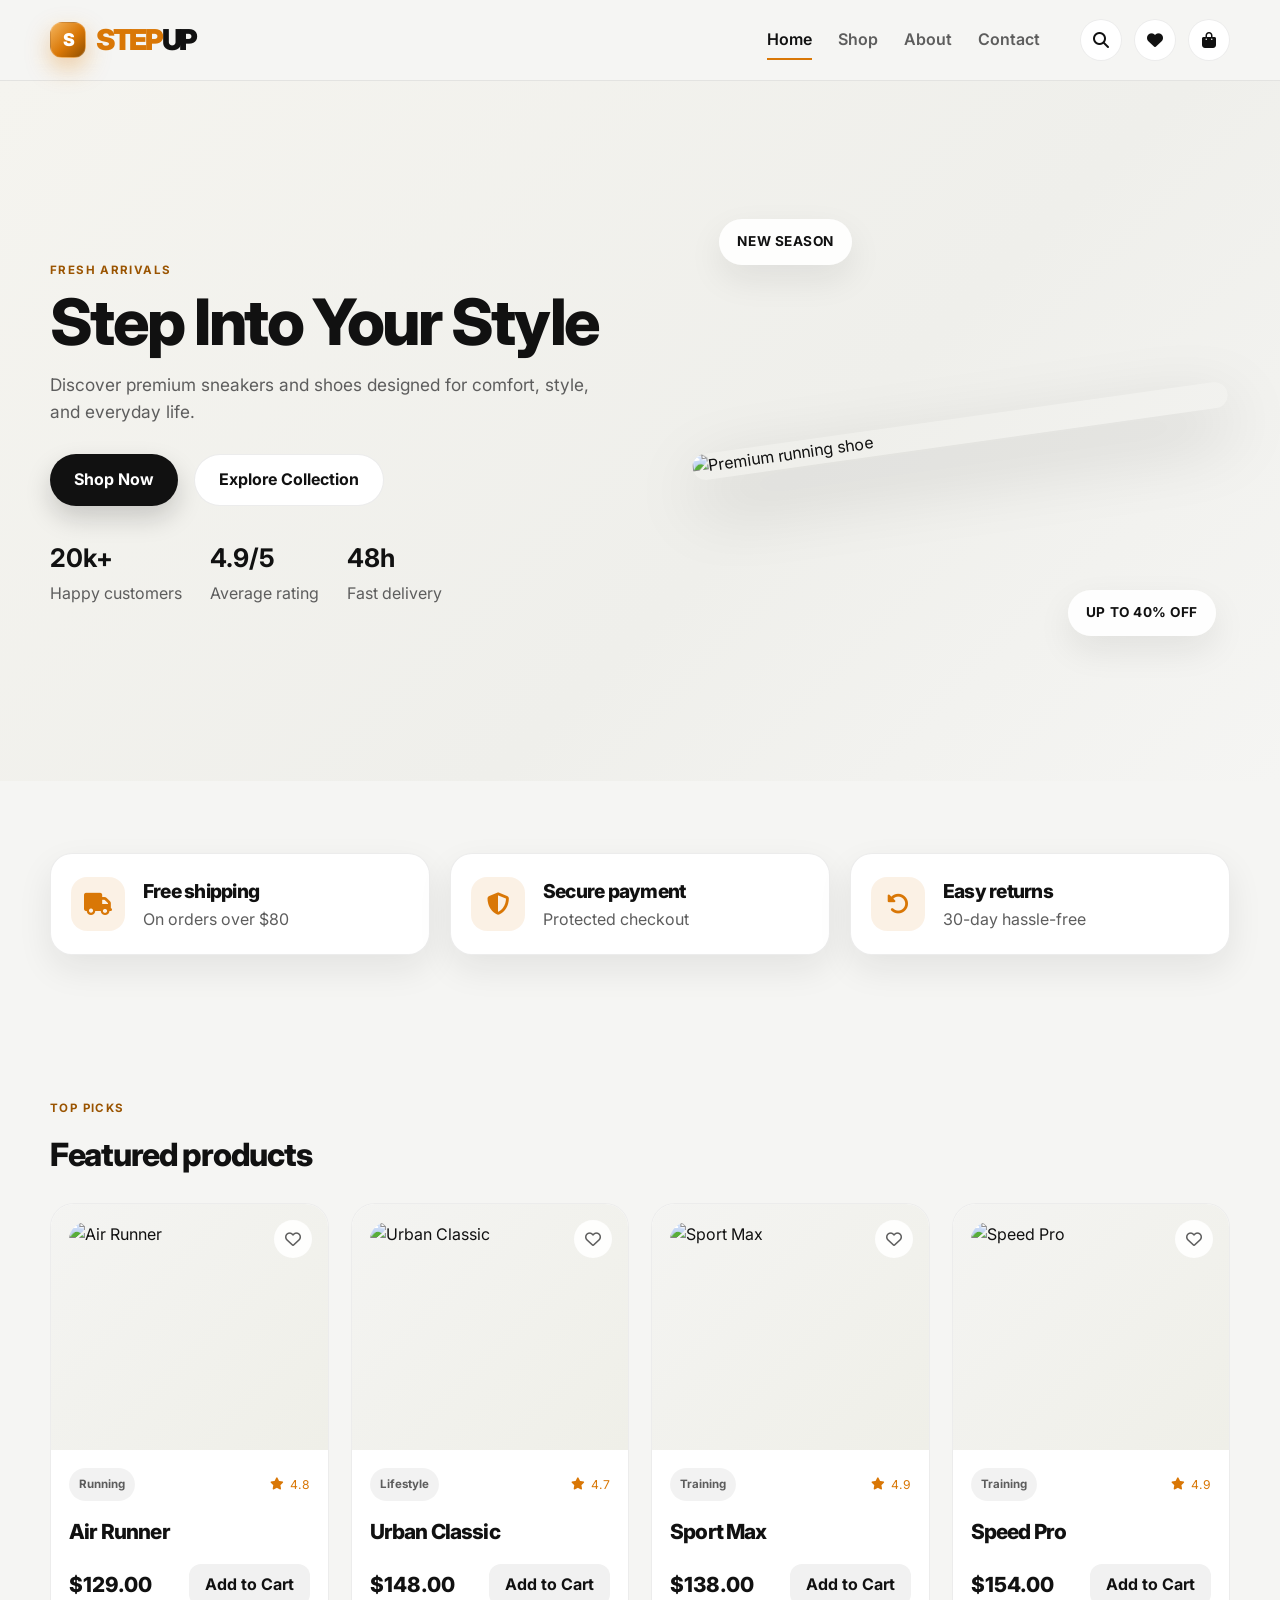
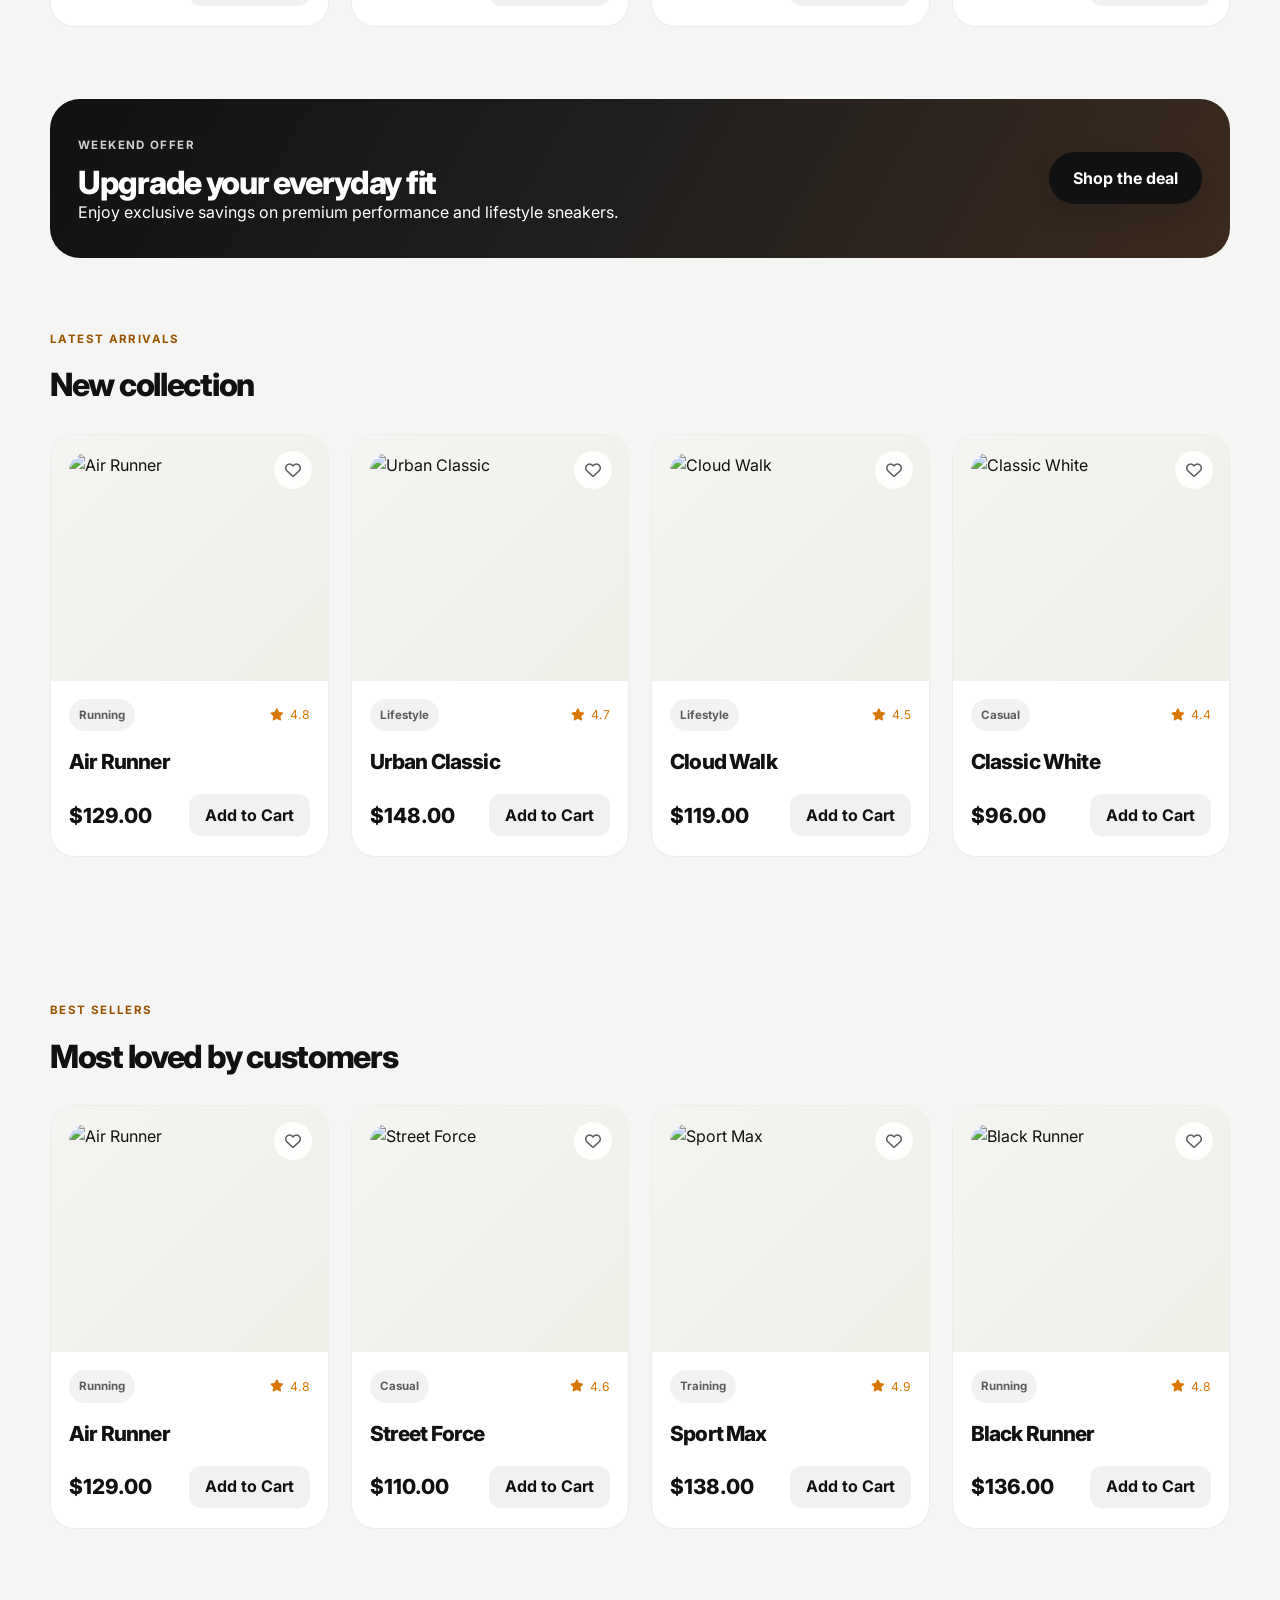
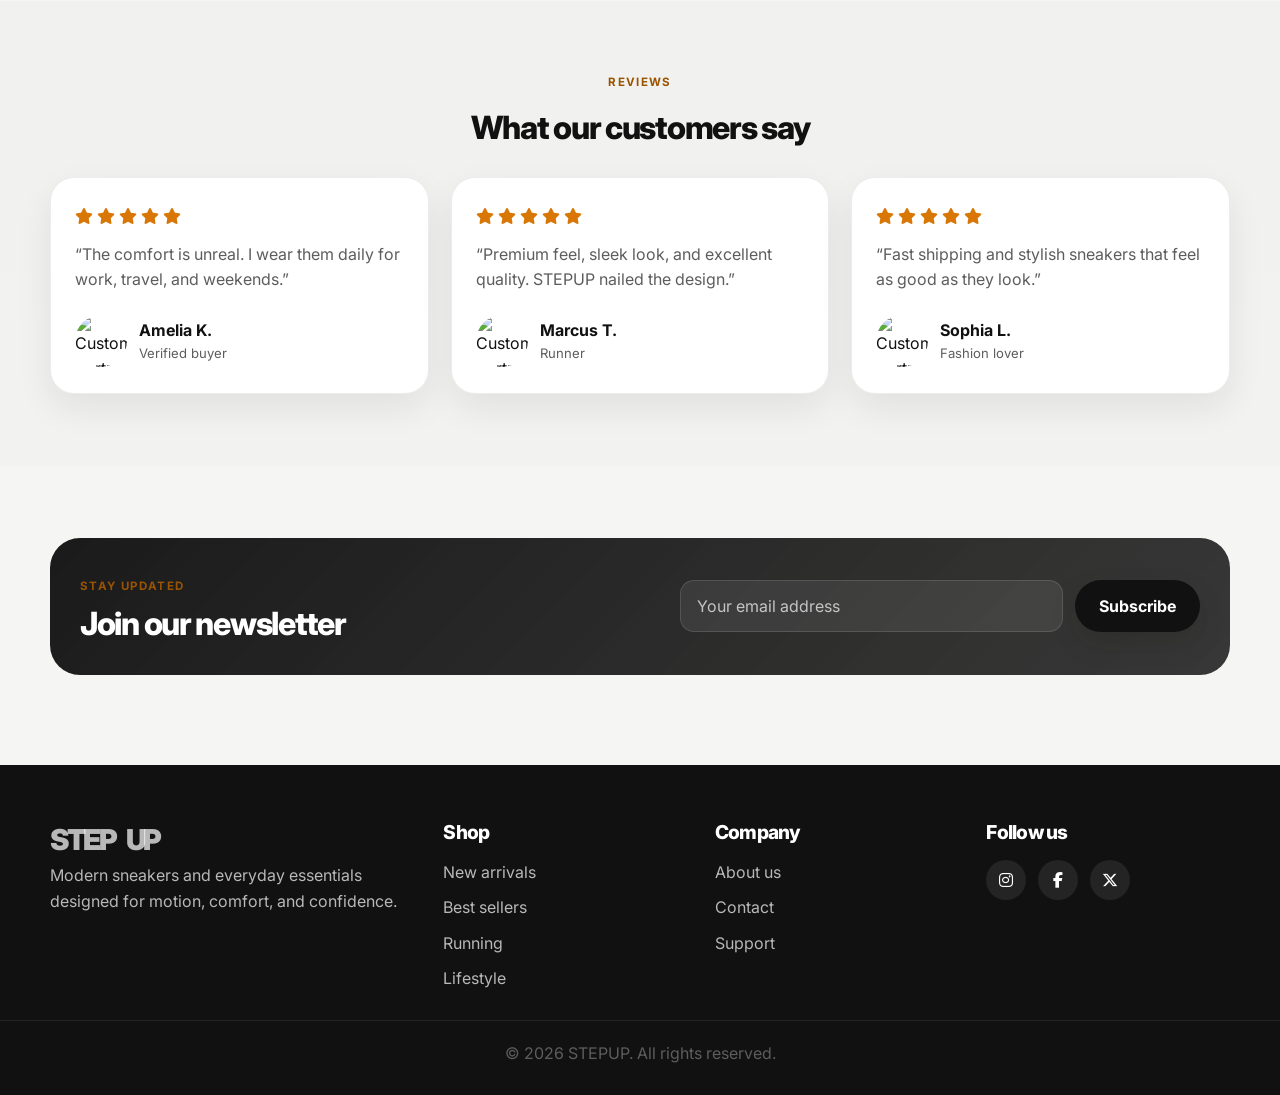
==== index.html @ fab70e32 "make shoes store website" ====
<!DOCTYPE html>
<html lang="en">
  <head>
    <meta charset="UTF-8" />
    <meta name="viewport" content="width=device-width, initial-scale=1.0" />
    <title>STEPUP | Modern Shoes Store</title>
    <meta
      name="description"
      content="STEPUP offers premium sneakers and everyday shoes for style, comfort, and confidence."
    />
    <link rel="preconnect" href="https://fonts.googleapis.com" />
    <link rel="preconnect" href="https://fonts.gstatic.com" crossorigin />
    <link
      href="https://fonts.googleapis.com/css2?family=Inter:wght@400;500;600;700;800;900&family=Playfair+Display:wght@600;700;800&display=swap"
      rel="stylesheet"
    />
    <link
      rel="stylesheet"
      href="https://cdnjs.cloudflare.com/ajax/libs/font-awesome/6.5.2/css/all.min.css"
      crossorigin="anonymous"
      referrerpolicy="no-referrer"
    />
    <link rel="stylesheet" href="css/style.css" />
  </head>
  <body>
    <header class="site-header">
      <nav class="navbar container">
        <a href="index.html" class="logo" aria-label="STEPUP home">
          <span class="logo-mark">S</span>
          <span class="logo-word"><span>STEP</span>UP</span>
        </a>

        <button class="nav-toggle" aria-label="Toggle menu">
          <span></span>
          <span></span>
          <span></span>
        </button>

        <div class="nav-menu">
          <a href="index.html" class="nav-link active">Home</a>
          <a href="shop.html" class="nav-link">Shop</a>
          <a href="about.html" class="nav-link">About</a>
          <a href="contact.html" class="nav-link">Contact</a>

          <div class="nav-icons">
            <a href="shop.html" class="icon-btn" aria-label="Search products">
              <i class="fas fa-search"></i>
            </a>
            <a href="shop.html" class="icon-btn favorite-link" aria-label="Favorites">
              <i class="fas fa-heart"></i>
              <span class="count-badge favorite-count">0</span>
            </a>
            <a href="cart.html" class="icon-btn cart-link" aria-label="Shopping cart">
              <i class="fas fa-shopping-bag"></i>
              <span class="count-badge cart-count">0</span>
            </a>
          </div>
        </div>
      </nav>
    </header>

    <main>
      <section class="hero">
        <div class="container hero-content">
          <div class="hero-text">
            <span class="eyebrow">Fresh arrivals</span>
            <h1>Step Into Your Style</h1>
            <p>
              Discover premium sneakers and shoes designed for comfort, style, and everyday life.
            </p>
            <div class="hero-actions">
              <a href="shop.html" class="btn btn-primary">Shop Now</a>
              <a href="#collection" class="btn btn-secondary">Explore Collection</a>
            </div>
            <div class="hero-stats">
              <div>
                <strong>20k+</strong>
                <span>Happy customers</span>
              </div>
              <div>
                <strong>4.9/5</strong>
                <span>Average rating</span>
              </div>
              <div>
                <strong>48h</strong>
                <span>Fast delivery</span>
              </div>
            </div>
          </div>

          <div class="hero-visual">
            <div class="hero-badge hero-badge-top">New season</div>
            <div class="hero-badge hero-badge-bottom">Up to 40% off</div>
            <img
              src="https://images.unsplash.com/photo-1542291026-7eec264c27ff?auto=format&fit=crop&w=1000&q=80"
              alt="Premium running shoe"
            />
          </div>
        </div>
      </section>

      <section class="features container section-space">
        <div class="feature-card">
          <i class="fas fa-truck"></i>
          <div>
            <h3>Free shipping</h3>
            <p>On orders over $80</p>
          </div>
        </div>
        <div class="feature-card">
          <i class="fas fa-shield-alt"></i>
          <div>
            <h3>Secure payment</h3>
            <p>Protected checkout</p>
          </div>
        </div>
        <div class="feature-card">
          <i class="fas fa-undo-alt"></i>
          <div>
            <h3>Easy returns</h3>
            <p>30-day hassle-free</p>
          </div>
        </div>
      </section>

      <section id="collection" class="container section-space">
        <div class="section-heading">
          <span class="eyebrow">Top picks</span>
          <h2>Featured products</h2>
        </div>
        <div class="product-grid featured-grid" id="home-featured"></div>
      </section>

      <section class="promo-banner container section-space">
        <div class="promo-content">
          <span class="eyebrow alt">Weekend offer</span>
          <h2>Upgrade your everyday fit</h2>
          <p>Enjoy exclusive savings on premium performance and lifestyle sneakers.</p>
        </div>
        <a href="shop.html" class="btn btn-primary">Shop the deal</a>
      </section>

      <section class="container section-space">
        <div class="section-heading">
          <span class="eyebrow">Latest arrivals</span>
          <h2>New collection</h2>
        </div>
        <div class="product-grid new-arrivals-grid" id="home-new-arrivals"></div>
      </section>

      <section class="container section-space">
        <div class="section-heading">
          <span class="eyebrow">Best sellers</span>
          <h2>Most loved by customers</h2>
        </div>
        <div class="product-grid best-sellers-grid" id="home-best-sellers"></div>
      </section>

      <section class="testimonials section-space">
        <div class="container">
          <div class="section-heading center">
            <span class="eyebrow">Reviews</span>
            <h2>What our customers say</h2>
          </div>
          <div class="testimonial-grid">
            <article class="testimonial-card">
              <div class="stars">
                <i class="fas fa-star"></i>
                <i class="fas fa-star"></i>
                <i class="fas fa-star"></i>
                <i class="fas fa-star"></i>
                <i class="fas fa-star"></i>
              </div>
              <p>
                “The comfort is unreal. I wear them daily for work, travel, and weekends.”
              </p>
              <div class="customer">
                <img src="https://images.unsplash.com/photo-1494790108377-be9c29b29330?auto=format&fit=crop&w=300&q=80" alt="Customer portrait" />
                <div>
                  <strong>Amelia K.</strong>
                  <span>Verified buyer</span>
                </div>
              </div>
            </article>
            <article class="testimonial-card">
              <div class="stars">
                <i class="fas fa-star"></i>
                <i class="fas fa-star"></i>
                <i class="fas fa-star"></i>
                <i class="fas fa-star"></i>
                <i class="fas fa-star"></i>
              </div>
              <p>
                “Premium feel, sleek look, and excellent quality. STEPUP nailed the design.”
              </p>
              <div class="customer">
                <img src="https://images.unsplash.com/photo-1500648767791-00dcc994a43e?auto=format&fit=crop&w=300&q=80" alt="Customer portrait" />
                <div>
                  <strong>Marcus T.</strong>
                  <span>Runner</span>
                </div>
              </div>
            </article>
            <article class="testimonial-card">
              <div class="stars">
                <i class="fas fa-star"></i>
                <i class="fas fa-star"></i>
                <i class="fas fa-star"></i>
                <i class="fas fa-star"></i>
                <i class="fas fa-star"></i>
              </div>
              <p>
                “Fast shipping and stylish sneakers that feel as good as they look.”
              </p>
              <div class="customer">
                <img src="https://images.unsplash.com/photo-1487412720507-e7ab37603c6f?auto=format&fit=crop&w=300&q=80" alt="Customer portrait" />
                <div>
                  <strong>Sophia L.</strong>
                  <span>Fashion lover</span>
                </div>
              </div>
            </article>
          </div>
        </div>
      </section>

      <section class="newsletter container section-space">
        <div class="newsletter-content">
          <div>
            <span class="eyebrow">Stay updated</span>
            <h2>Join our newsletter</h2>
          </div>
          <form class="newsletter-form" id="newsletterForm">
            <input type="email" id="newsletterEmail" placeholder="Your email address" required />
            <button type="submit" class="btn btn-primary">Subscribe</button>
          </form>
        </div>
      </section>
    </main>

    <footer class="site-footer">
      <div class="container footer-grid">
        <div>
          <a href="index.html" class="logo footer-logo">
            <span>STEP</span>UP
          </a>
          <p>
            Modern sneakers and everyday essentials designed for motion, comfort, and confidence.
          </p>
        </div>
        <div>
          <h3>Shop</h3>
          <ul>
            <li><a href="shop.html">New arrivals</a></li>
            <li><a href="shop.html">Best sellers</a></li>
            <li><a href="shop.html">Running</a></li>
            <li><a href="shop.html">Lifestyle</a></li>
          </ul>
        </div>
        <div>
          <h3>Company</h3>
          <ul>
            <li><a href="about.html">About us</a></li>
            <li><a href="contact.html">Contact</a></li>
            <li><a href="shop.html">Support</a></li>
          </ul>
        </div>
        <div>
          <h3>Follow us</h3>
          <div class="social-links">
            <a href="#" aria-label="Instagram"><i class="fab fa-instagram"></i></a>
            <a href="#" aria-label="Facebook"><i class="fab fa-facebook-f"></i></a>
            <a href="#" aria-label="X"><i class="fab fa-x-twitter"></i></a>
          </div>
        </div>
      </div>
      <div class="footer-bottom">
        <p>© 2026 STEPUP. All rights reserved.</p>
      </div>
    </footer>

    <script src="js/script.js"></script>
  </body>
</html>
---- css/style.css ----
:root {
  --bg: #f5f5f3;
  --surface: #ffffff;
  --surface-alt: #f0f0ee;
  --text: #111111;
  --text-soft: #5d5d5d;
  --line: rgba(17, 17, 17, 0.08);
  --accent: #d97706;
  --accent-dark: #9a5401;
  --success: #1f8a5d;
  --shadow: 0 14px 35px rgba(20, 20, 20, 0.08);
  --radius: 24px;
  --transition: 0.3s ease;
}

* {
  box-sizing: border-box;
}

html {
  scroll-behavior: smooth;
}

body {
  margin: 0;
  font-family: "Inter", sans-serif;
  background: var(--bg);
  color: var(--text);
  line-height: 1.6;
}

a {
  color: inherit;
  text-decoration: none;
}

img {
  max-width: 100%;
  display: block;
}

button,
input,
select,
textarea {
  font: inherit;
}

button {
  cursor: pointer;
  border: none;
}

.container {
  width: min(1180px, calc(100% - 32px));
  margin: 0 auto;
}

.section-space {
  padding: 72px 0;
}

.eyebrow {
  display: inline-block;
  letter-spacing: 0.12em;
  text-transform: uppercase;
  font-size: 0.72rem;
  font-weight: 700;
  color: var(--accent-dark);
  margin-bottom: 12px;
}

.eyebrow.alt {
  color: rgba(255, 255, 255, 0.8);
}

h1,
h2,
h3,
.logo {
  margin: 0;
  font-weight: 800;
  letter-spacing: -0.04em;
}

h1 {
  font-size: clamp(2.8rem, 5vw, 5rem);
  line-height: 0.96;
}

h2 {
  font-size: clamp(2rem, 2.5vw, 3rem);
  line-height: 1.05;
}

h3 {
  font-size: 1.2rem;
}

p {
  margin: 0;
  color: var(--text-soft);
}

.site-header {
  position: sticky;
  top: 0;
  z-index: 1000;
  backdrop-filter: blur(14px);
  background: rgba(245, 245, 243, 0.8);
  border-bottom: 1px solid var(--line);
}

@keyframes fadeUp {
  from {
    opacity: 0;
    transform: translateY(28px);
  }
  to {
    opacity: 1;
    transform: translateY(0);
  }
}

@keyframes floatImage {
  0%,
  100% {
    transform: rotate(-8deg) translateY(0);
  }
  50% {
    transform: rotate(-6deg) translateY(-12px);
  }
}

@keyframes glowPulse {
  0%,
  100% {
    box-shadow: 0 10px 20px rgba(17, 17, 17, 0.08);
  }
  50% {
    box-shadow: 0 18px 30px rgba(217, 119, 6, 0.18);
  }
}

.reveal {
  opacity: 0;
  transform: translateY(28px);
  transition: opacity 0.7s ease, transform 0.7s ease;
}

.reveal.visible {
  opacity: 1;
  transform: translateY(0);
}

.navbar {
  display: flex;
  align-items: center;
  justify-content: space-between;
  min-height: 80px;
  gap: 24px;
}

.logo {
  display: inline-flex;
  align-items: center;
  gap: 10px;
  font-size: 1.8rem;
  letter-spacing: -0.08em;
  color: var(--text);
  font-weight: 900;
}

.logo-mark {
  width: 36px;
  height: 36px;
  display: inline-flex;
  align-items: center;
  justify-content: center;
  border-radius: 12px;
  background: linear-gradient(135deg, #f4b35a, #d97706 55%, #8f4f00);
  color: #fff;
  font-size: 1.1rem;
  box-shadow: 0 10px 24px rgba(217, 119, 6, 0.35);
  border: 1px solid rgba(255, 255, 255, 0.2);
}

.logo-word {
  display: inline-flex;
  align-items: center;
  gap: 0;
}

.logo-word span {
  color: var(--accent);
}

.nav-menu {
  display: flex;
  align-items: center;
  gap: 26px;
}

.nav-link {
  position: relative;
  font-weight: 600;
  color: var(--text-soft);
  transition: color var(--transition);
}

.nav-link:hover,
.nav-link.active {
  color: var(--text);
}

.nav-link::after {
  content: "";
  position: absolute;
  left: 0;
  bottom: -7px;
  width: 100%;
  height: 2px;
  background: var(--accent);
  transform: scaleX(0);
  transform-origin: center;
  transition: transform var(--transition);
}

.nav-link:hover::after,
.nav-link.active::after {
  transform: scaleX(1);
}

.nav-icons {
  display: flex;
  align-items: center;
  gap: 12px;
  margin-left: 14px;
}

.icon-btn {
  position: relative;
  width: 42px;
  height: 42px;
  display: inline-flex;
  align-items: center;
  justify-content: center;
  border-radius: 50%;
  background: var(--surface);
  border: 1px solid var(--line);
  color: var(--text);
  transition: transform var(--transition), box-shadow var(--transition), border-color var(--transition);
}

.icon-btn:hover {
  transform: translateY(-2px);
  box-shadow: var(--shadow);
  border-color: var(--accent);
}

.count-badge {
  position: absolute;
  top: -6px;
  right: -2px;
  min-width: 18px;
  height: 18px;
  display: flex;
  align-items: center;
  justify-content: center;
  border-radius: 50%;
  background: var(--accent);
  color: #fff;
  font-size: 0.7rem;
  font-weight: 700;
  padding: 0 4px;
}

.nav-toggle {
  display: none;
  width: 44px;
  height: 44px;
  padding: 0;
  background: var(--surface);
  border: 1px solid var(--line);
  border-radius: 12px;
  flex-direction: column;
  justify-content: center;
  gap: 5px;
}

.nav-toggle span {
  width: 22px;
  height: 2px;
  border-radius: 999px;
  background: var(--text);
  margin: 0 auto;
}

.hero {
  background: linear-gradient(135deg, #f5f4ef, #efefeb 60%, #f5f5f3);
  overflow: hidden;
}

.hero-content {
  display: grid;
  grid-template-columns: 1.05fr 0.95fr;
  align-items: center;
  gap: 42px;
  min-height: 700px;
}

.hero-text {
  padding: 60px 0;
}

.hero-text p {
  max-width: 560px;
  font-size: 1.08rem;
  margin-top: 18px;
  color: var(--text-soft);
}

.hero-actions {
  display: flex;
  flex-wrap: wrap;
  gap: 16px;
  margin-top: 28px;
}

.btn {
  display: inline-flex;
  align-items: center;
  justify-content: center;
  min-height: 52px;
  padding: 0 24px;
  border-radius: 999px;
  font-weight: 700;
  transition: transform var(--transition), box-shadow var(--transition), background var(--transition);
}

.btn:hover {
  transform: translateY(-2px) scale(1.01);
  animation: glowPulse 2s ease-in-out infinite;
}

.btn-primary {
  background: var(--text);
  color: #fff;
  box-shadow: 0 12px 26px rgba(17, 17, 17, 0.18);
}

.btn-primary:hover {
  background: #000;
}

.btn-secondary {
  background: var(--surface);
  color: var(--text);
  border: 1px solid var(--line);
}

.hero-stats {
  display: flex;
  flex-wrap: wrap;
  gap: 28px;
  margin-top: 32px;
}

.hero-stats div {
  display: flex;
  flex-direction: column;
  gap: 2px;
}

.hero-stats strong {
  font-size: 1.6rem;
}

.hero-stats span {
  color: var(--text-soft);
}

.hero-visual {
  position: relative;
  display: flex;
  justify-content: center;
  align-items: center;
  min-height: 520px;
}

.hero-visual img {
  width: min(540px, 100%);
  object-fit: cover;
  border-radius: 32px;
  box-shadow: 0 25px 70px rgba(17, 17, 17, 0.18);
  transform: rotate(-8deg);
  animation: floatImage 5s ease-in-out infinite;
}

.hero-badge {
  position: absolute;
  padding: 12px 18px;
  border-radius: 999px;
  background: rgba(255, 255, 255, 0.92);
  box-shadow: var(--shadow);
  font-weight: 700;
  font-size: 0.85rem;
  letter-spacing: 0.04em;
  text-transform: uppercase;
}

.hero-badge-top {
  top: 48px;
  left: 30px;
}

.hero-badge-bottom {
  bottom: 55px;
  right: 14px;
}

.features {
  display: grid;
  grid-template-columns: repeat(3, minmax(0, 1fr));
  gap: 20px;
}

.feature-card {
  display: flex;
  align-items: center;
  gap: 18px;
  background: var(--surface);
  border: 1px solid var(--line);
  border-radius: 22px;
  padding: 22px 20px;
  box-shadow: var(--shadow);
  animation: fadeUp 0.7s ease both;
  transition: transform 0.3s ease, box-shadow 0.3s ease;
}

.feature-card:hover,
.testimonial-card:hover,
.info-card:hover,
.product-card:hover,
.contact-card:hover {
  transform: translateY(-6px);
  box-shadow: 0 22px 38px rgba(17, 17, 17, 0.12);
}

.feature-card i {
  width: 54px;
  height: 54px;
  display: inline-flex;
  align-items: center;
  justify-content: center;
  border-radius: 16px;
  background: rgba(217, 119, 6, 0.1);
  color: var(--accent);
  font-size: 1.4rem;
}

.section-heading {
  display: flex;
  flex-direction: column;
  gap: 8px;
  margin-bottom: 32px;
}

.section-heading.center {
  text-align: center;
  align-items: center;
}

.product-grid {
  display: grid;
  grid-template-columns: repeat(4, minmax(0, 1fr));
  gap: 22px;
}

.product-card {
  position: relative;
  background: var(--surface);
  border: 1px solid var(--line);
  border-radius: 24px;
  overflow: hidden;
  transition: transform var(--transition), box-shadow var(--transition), border-color var(--transition), opacity 0.4s ease;
  animation: fadeUp 0.7s ease both;
}

.product-card:hover {
  transform: translateY(-4px);
  box-shadow: var(--shadow);
  border-color: rgba(217, 119, 6, 0.5);
}

.product-image-wrap {
  position: relative;
  background: linear-gradient(135deg, #f4f4f2, #efefe8);
  padding: 18px;
}

.product-card img {
  width: 100%;
  height: 210px;
  object-fit: cover;
  border-radius: 18px;
}

.favorite-btn {
  position: absolute;
  top: 16px;
  right: 16px;
  width: 38px;
  height: 38px;
  border-radius: 50%;
  background: rgba(255, 255, 255, 0.9);
  color: var(--text-soft);
  display: inline-flex;
  align-items: center;
  justify-content: center;
  transition: all var(--transition);
}

.favorite-btn.active {
  background: rgba(217, 119, 6, 0.12);
  color: var(--accent);
}

.product-body {
  padding: 18px 18px 20px;
}

.product-topline {
  display: flex;
  align-items: center;
  justify-content: space-between;
  gap: 12px;
}

.category-tag {
  display: inline-flex;
  align-items: center;
  background: rgba(17, 17, 17, 0.05);
  border-radius: 999px;
  padding: 7px 10px;
  font-size: 0.72rem;
  color: var(--text-soft);
  font-weight: 700;
}

.rating {
  display: inline-flex;
  align-items: center;
  gap: 6px;
  font-size: 0.76rem;
  color: var(--accent);
}

.product-name {
  margin-top: 14px;
  font-size: 1.3rem;
}

.product-footer {
  margin-top: 16px;
  display: flex;
  align-items: center;
  justify-content: space-between;
  gap: 14px;
}

.price {
  font-size: 1.3rem;
  font-weight: 800;
}

.add-cart-btn {
  min-height: 42px;
  border-radius: 12px;
  padding: 0 16px;
  background: rgba(17, 17, 17, 0.06);
  color: var(--text);
  font-weight: 700;
  transition: all var(--transition);
}

.add-cart-btn:hover {
  background: var(--text);
  color: #fff;
}

.promo-banner {
  background: linear-gradient(120deg, #111111, #1e1e1e 45%, #3b2a1e 100%);
  border-radius: 30px;
  padding: 32px 28px;
  display: flex;
  justify-content: space-between;
  align-items: center;
  gap: 24px;
}

.promo-content h2,
.promo-content p {
  color: #fff;
}

.testimonials {
  background: linear-gradient(180deg, rgba(17, 17, 17, 0.02), rgba(17, 17, 17, 0.01));
}

.testimonial-grid {
  display: grid;
  grid-template-columns: repeat(3, minmax(0, 1fr));
  gap: 22px;
}

.testimonial-card {
  background: var(--surface);
  border: 1px solid var(--line);
  border-radius: 24px;
  padding: 26px 24px;
  box-shadow: var(--shadow);
  animation: fadeUp 0.8s ease both;
}

.stars {
  color: var(--accent);
  margin-bottom: 12px;
}

.customer {
  display: flex;
  align-items: center;
  gap: 12px;
  margin-top: 22px;
}

.customer img {
  width: 52px;
  height: 52px;
  border-radius: 50%;
  object-fit: cover;
}

.customer div {
  display: flex;
  flex-direction: column;
}

.customer span {
  color: var(--text-soft);
  font-size: 0.82rem;
}

.newsletter {
  padding-bottom: 90px;
}

.newsletter-content {
  background: linear-gradient(135deg, rgba(17, 17, 17, 0.96), rgba(35, 35, 35, 0.9));
  border-radius: 30px;
  padding: 34px 30px;
  display: flex;
  align-items: center;
  justify-content: space-between;
  gap: 20px;
}

.newsletter-content h2 {
  color: #fff;
}

.newsletter-form {
  display: flex;
  align-items: center;
  gap: 12px;
  width: min(520px, 100%);
}

.newsletter-form input {
  flex: 1;
  min-height: 52px;
  border: 1px solid rgba(255, 255, 255, 0.12);
  border-radius: 14px;
  padding: 0 16px;
  background: rgba(255, 255, 255, 0.08);
  color: #fff;
}

.newsletter-form input::placeholder {
  color: rgba(255, 255, 255, 0.7);
}

.site-footer {
  background: #111111;
  color: rgba(255, 255, 255, 0.8);
  padding-top: 52px;
}

.footer-grid {
  display: grid;
  grid-template-columns: 1.5fr 1fr 1fr 1fr;
  gap: 28px;
}

.footer-grid h3 {
  color: #fff;
  margin-bottom: 12px;
}

.footer-grid ul {
  list-style: none;
  padding: 0;
  margin: 0;
  display: grid;
  gap: 10px;
}

.footer-grid a,
.footer-grid p {
  color: rgba(255, 255, 255, 0.7);
}

.social-links {
  display: flex;
  gap: 12px;
  flex-wrap: wrap;
}

.social-links a {
  width: 40px;
  height: 40px;
  display: inline-flex;
  align-items: center;
  justify-content: center;
  border-radius: 50%;
  background: rgba(255, 255, 255, 0.08);
  color: #fff;
  transition: background var(--transition), transform var(--transition);
}

.social-links a:hover {
  background: rgba(217, 119, 6, 0.18);
  transform: translateY(-2px);
}

.footer-bottom {
  border-top: 1px solid rgba(255, 255, 255, 0.08);
  padding: 20px 0 28px;
  text-align: center;
  margin-top: 28px;
}

.page-banner {
  background: linear-gradient(135deg, #f5f5f3, #ecebe7);
  padding: 100px 0 74px;
}

.cart-banner {
  background: linear-gradient(135deg, #f8f5f1 0%, #f0ece6 48%, #ece7df 100%);
  position: relative;
  overflow: hidden;
}

.cart-banner::before {
  content: "";
  position: absolute;
  width: 420px;
  height: 420px;
  border-radius: 50%;
  background: rgba(217, 119, 6, 0.08);
  right: 8%;
  top: -120px;
}

.banner-text {
  display: flex;
  align-items: center;
  justify-content: center;
  flex-direction: column;
  text-align: center;
  position: relative;
  z-index: 1;
}

.cart-banner .banner-text h1 {
  font-size: clamp(3.4rem, 7vw, 7.5rem);
  letter-spacing: -0.08em;
}

.shop-section {
  display: grid;
  grid-template-columns: 260px minmax(0, 1fr);
  gap: 28px;
  align-items: start;
}

.shop-sidebar {
  position: sticky;
  top: 96px;
}

.filter-panel {
  background: var(--surface);
  border: 1px solid var(--line);
  border-radius: 26px;
  padding: 22px 18px;
  box-shadow: var(--shadow);
}

.filter-panel + .filter-panel {
  margin-top: 22px;
}

.category-list {
  display: flex;
  flex-direction: column;
  gap: 10px;
  margin-top: 18px;
}

.category-btn {
  width: 100%;
  text-align: left;
  padding: 10px 12px;
  border-radius: 12px;
  background: transparent;
  color: var(--text-soft);
  font-weight: 600;
  border: 1px solid transparent;
  transition: all var(--transition);
}

.category-btn.active,
.category-btn:hover {
  background: rgba(17, 17, 17, 0.04);
  border-color: rgba(17, 17, 17, 0.08);
  color: var(--text);
}

.sort-label {
  display: block;
  margin-top: 18px;
  margin-bottom: 8px;
  color: var(--text-soft);
  font-weight: 600;
}

#sortSelect {
  width: 100%;
  min-height: 48px;
  border-radius: 12px;
  border: 1px solid var(--line);
  background: #f8f8f7;
  padding: 0 14px;
}

.shop-toolbar {
  margin-bottom: 22px;
}

.search-box {
  position: relative;
  max-width: 420px;
}

.search-box i {
  position: absolute;
  left: 16px;
  top: 50%;
  transform: translateY(-50%);
  color: var(--text-soft);
}

.search-box input {
  width: 100%;
  min-height: 52px;
  padding: 0 16px 0 44px;
  border: 1px solid var(--line);
  border-radius: 14px;
  background: var(--surface);
}

.about-story {
  display: grid;
  grid-template-columns: 1fr 1fr;
  gap: 28px;
  align-items: center;
}

.story-image img {
  width: 100%;
  height: 520px;
  border-radius: 28px;
  object-fit: cover;
  box-shadow: var(--shadow);
}

.story-content {
  display: flex;
  flex-direction: column;
  gap: 16px;
}

.feature-grid {
  display: grid;
  grid-template-columns: repeat(4, minmax(0, 1fr));
  gap: 22px;
}

.info-card {
  background: var(--surface);
  border: 1px solid var(--line);
  border-radius: 24px;
  padding: 24px 20px;
  box-shadow: var(--shadow);
}

.info-card i {
  display: inline-flex;
  width: 54px;
  height: 54px;
  align-items: center;
  justify-content: center;
  border-radius: 16px;
  background: rgba(217, 119, 6, 0.1);
  color: var(--accent);
  font-size: 1.4rem;
  margin-bottom: 18px;
}

.mission-card {
  background: linear-gradient(135deg, #111111, #232323);
  border-radius: 30px;
  padding: 42px 34px;
  text-align: center;
}

.mission-card h2,
.mission-card p {
  color: #fff;
}

.contact-section {
  display: grid;
  grid-template-columns: 1.2fr 0.8fr;
  gap: 28px;
}

.contact-card {
  background: var(--surface);
  border: 1px solid var(--line);
  border-radius: 28px;
  box-shadow: var(--shadow);
  padding: 28px;
  animation: fadeUp 0.8s ease both;
}

.form-card h2,
.info-card h2 {
  margin-bottom: 20px;
}

.form-row {
  display: grid;
  grid-template-columns: repeat(2, minmax(0, 1fr));
  gap: 16px;
}

.field-group {
  display: flex;
  flex-direction: column;
  gap: 8px;
  margin-bottom: 18px;
}

label {
  font-weight: 600;
  color: var(--text);
}

input,
textarea {
  width: 100%;
  border: 1px solid var(--line);
  border-radius: 14px;
  background: #f9f9f7;
  padding: 14px 16px;
  transition: border-color var(--transition), box-shadow var(--transition);
}

input:focus,
textarea:focus,
select:focus {
  outline: none;
  border-color: rgba(217, 119, 6, 0.6);
  box-shadow: 0 0 0 4px rgba(217, 119, 6, 0.12);
}

textarea {
  resize: vertical;
  min-height: 140px;
}

.error-message {
  min-height: 18px;
  color: #c33d3d;
  font-size: 0.78rem;
}

.success-message {
  margin-top: 14px;
  min-height: 20px;
  color: var(--success);
  font-weight: 600;
}

.contact-info-list {
  display: grid;
  gap: 18px;
}

.contact-info-list > div {
  display: flex;
  align-items: flex-start;
  gap: 14px;
}

.contact-info-list i {
  width: 42px;
  height: 42px;
  display: inline-flex;
  align-items: center;
  justify-content: center;
  border-radius: 12px;
  background: rgba(217, 119, 6, 0.1);
  color: var(--accent);
}

.contact-info-list h3 {
  margin-bottom: 4px;
}

.large-icons {
  margin-top: 24px;
}

.cart-page {
  display: grid;
  grid-template-columns: minmax(0, 1.4fr) 360px;
  gap: 28px;
  align-items: start;
  padding-top: 42px;
}

.cart-items-panel,
.cart-summary {
  background: linear-gradient(180deg, rgba(255,255,255,0.98), rgba(248,248,246,0.95));
  border: 1px solid rgba(17, 17, 17, 0.07);
  border-radius: 30px;
  box-shadow: 0 22px 45px rgba(17, 17, 17, 0.08);
}

.cart-items-panel {
  padding: 28px;
}

.cart-summary {
  padding: 28px 24px;
  background: linear-gradient(180deg, rgba(24,24,24,0.98), rgba(34,34,34,0.96));
  color: #fff;
}

.cart-summary h2,
.cart-summary .summary-row,
.cart-summary .total-row,
.cart-summary strong,
.cart-summary span {
  color: #fff;
}

.cart-header-row {
  display: flex;
  align-items: center;
  justify-content: space-between;
  gap: 16px;
  margin-bottom: 18px;
}

.cart-header-row h2 {
  font-size: clamp(2rem, 2.6vw, 2.6rem);
}

.text-link {
  font-weight: 700;
  color: var(--accent-dark);
}

.empty-cart {
  text-align: center;
  padding: 42px 12px 8px;
}

.empty-cart h3 {
  font-size: 2rem;
  margin-bottom: 8px;
}

.cart-item {
  display: grid;
  grid-template-columns: 120px minmax(0, 1fr);
  gap: 18px;
  align-items: center;
  padding: 18px;
  border: 1px solid rgba(17, 17, 17, 0.07);
  border-radius: 22px;
  background: rgba(255, 255, 255, 0.68);
  margin-bottom: 16px;
  transition: transform 0.25s ease, box-shadow 0.25s ease;
}

.cart-item:hover {
  transform: translateY(-2px);
  box-shadow: 0 16px 28px rgba(17, 17, 17, 0.08);
}

.cart-item img {
  width: 120px;
  height: 100px;
  object-fit: cover;
  border-radius: 18px;
}

.cart-item h3 {
  font-size: 1.06rem;
  margin-bottom: 4px;
}

.item-meta {
  display: flex;
  justify-content: space-between;
  align-items: center;
  gap: 12px;
}

.item-price {
  font-weight: 800;
  margin-top: 8px;
  color: var(--accent-dark);
}

.item-controls {
  display: flex;
  align-items: center;
  justify-content: space-between;
  gap: 18px;
  margin-top: 14px;
}

.quantity-controls {
  display: inline-flex;
  align-items: center;
  border: 1px solid var(--line);
  border-radius: 12px;
  overflow: hidden;
  background: #fff;
}

.quantity-controls button {
  width: 32px;
  height: 32px;
  background: transparent;
  color: var(--text);
  font-size: 1.25rem;
}

.quantity-controls span {
  width: 34px;
  text-align: center;
  font-weight: 700;
}

.remove-item {
  background: transparent;
  color: #8a2020;
  font-weight: 700;
}

.summary-row {
  display: flex;
  align-items: center;
  justify-content: space-between;
  gap: 12px;
  padding: 12px 0;
  color: rgba(255,255,255,0.72);
}

.total-row {
  margin-top: 14px;
  padding-top: 18px;
  border-top: 1px solid rgba(255,255,255,0.12);
  color: #fff;
  font-size: 1.2rem;
}

.checkout-btn {
  width: 100%;
  margin-top: 18px;
  background: linear-gradient(135deg, #f0b14c, #d97706);
  color: #111;
  box-shadow: 0 16px 30px rgba(217,119,6,0.28);
}

.checkout-btn:hover {
  background: linear-gradient(135deg, #f5c66d, #c76705);
}

.hidden {
  display: none !important;
}

@media (max-width: 1024px) {
  .product-grid {
    grid-template-columns: repeat(3, minmax(0, 1fr));
  }

  .feature-grid {
    grid-template-columns: repeat(2, minmax(0, 1fr));
  }

  .footer-grid {
    grid-template-columns: repeat(2, minmax(0, 1fr));
  }

  .hero-content,
  .about-story,
  .contact-section,
  .cart-page {
    grid-template-columns: 1fr;
  }
}

@media (max-width: 820px) {
  .nav-toggle {
    display: flex;
  }

  .nav-menu {
    position: absolute;
    left: 16px;
    right: 16px;
    top: 82px;
    display: none;
    flex-direction: column;
    align-items: flex-start;
    padding: 22px 18px;
    background: rgba(255, 255, 255, 0.98);
    border: 1px solid var(--line);
    border-radius: 18px;
    box-shadow: var(--shadow);
  }

  .nav-menu.open {
    display: flex;
  }

  .nav-icons {
    width: 100%;
    margin-left: 0;
    justify-content: flex-start;
  }

  .features,
  .product-grid,
  .testimonial-grid,
  .feature-grid {
    grid-template-columns: repeat(2, minmax(0, 1fr));
  }

  .newsletter-content,
  .promo-banner {
    flex-direction: column;
    align-items: flex-start;
  }

  .shop-section {
    grid-template-columns: 1fr;
  }

  .shop-sidebar {
    position: static;
  }
}

@media (max-width: 560px) {
  .hero-stats,
  .features,
  .product-grid,
  .testimonial-grid,
  .feature-grid,
  .form-row,
  .footer-grid {
    grid-template-columns: 1fr;
  }

  .hero-content {
    min-height: auto;
    padding-bottom: 42px;
  }

  .hero-text {
    padding-top: 42px;
  }

  .hero-visual {
    min-height: 300px;
  }

  .newsletter-form {
    flex-direction: column;
    width: 100%;
  }

  .newsletter-form .btn {
    width: 100%;
  }

  .cart-item {
    grid-template-columns: 1fr;
  }

  .item-meta,
  .item-controls {
    flex-direction: column;
    align-items: flex-start;
  }
}
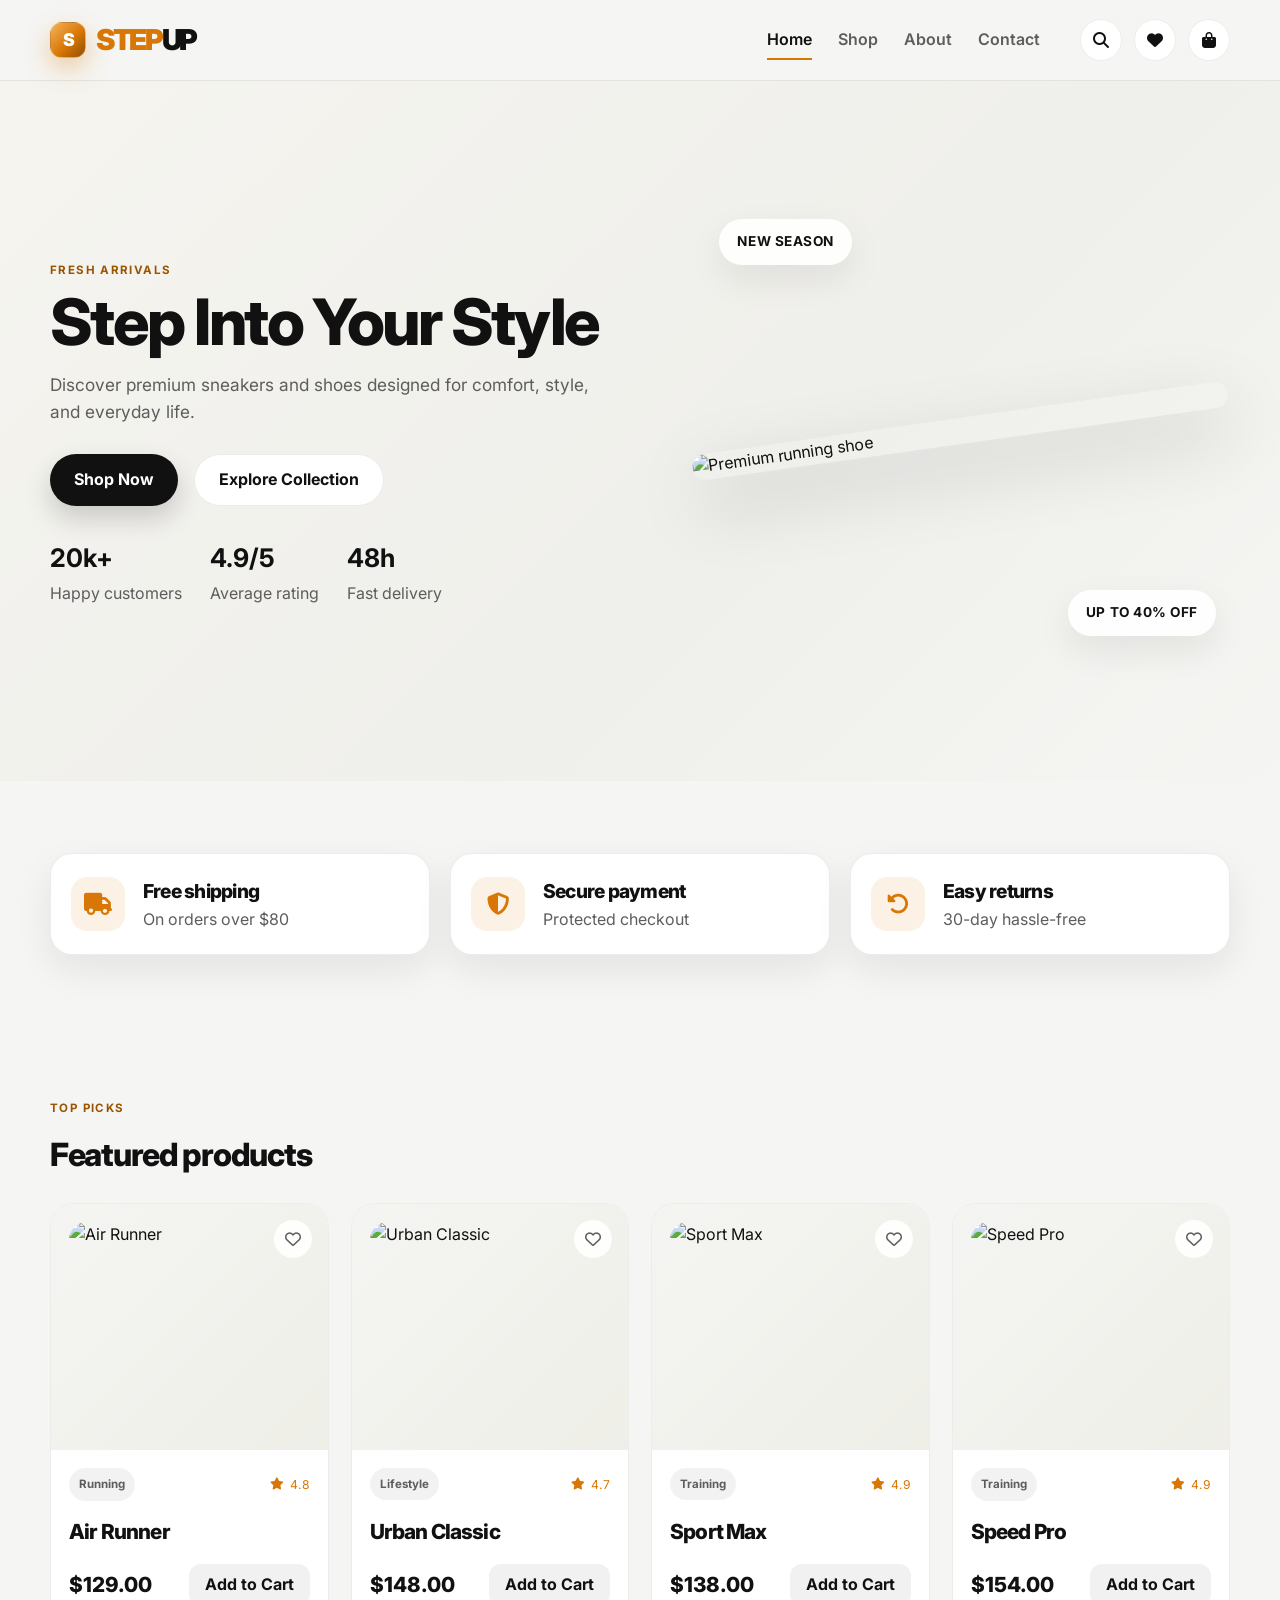
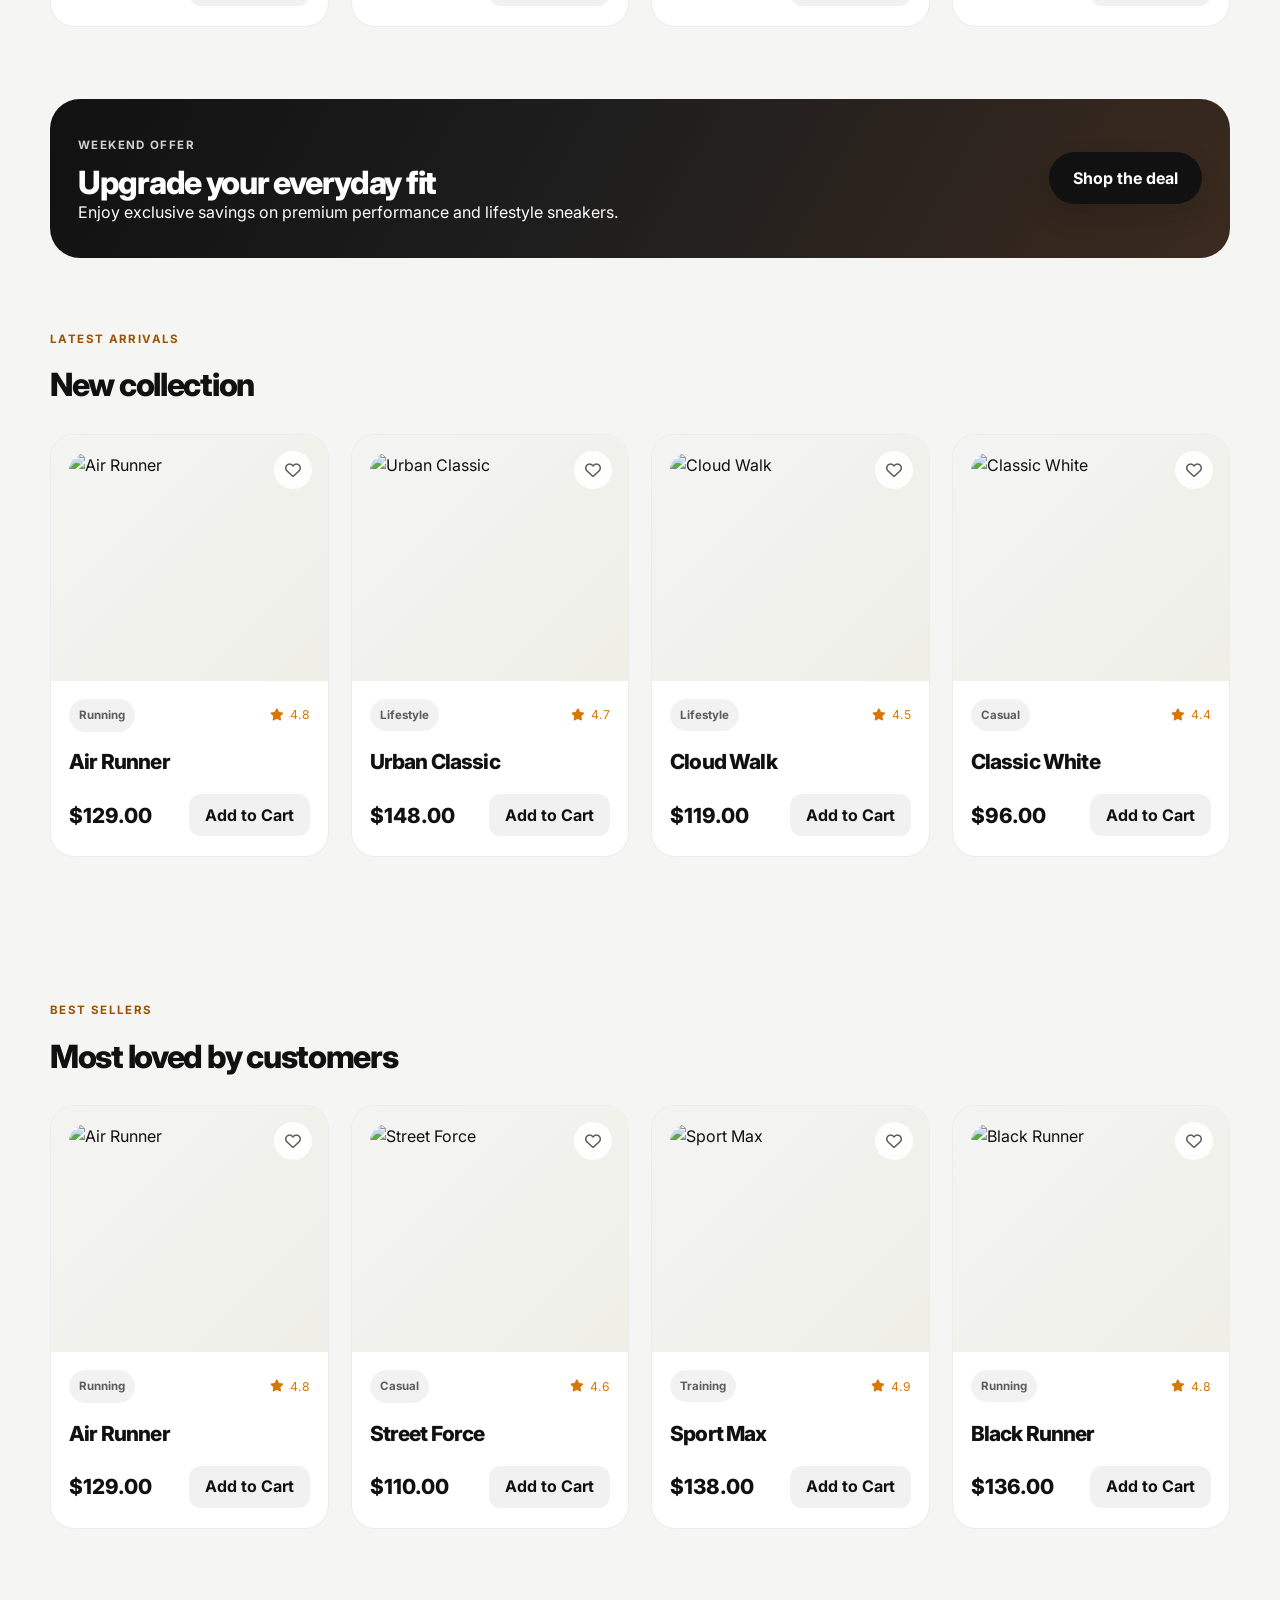
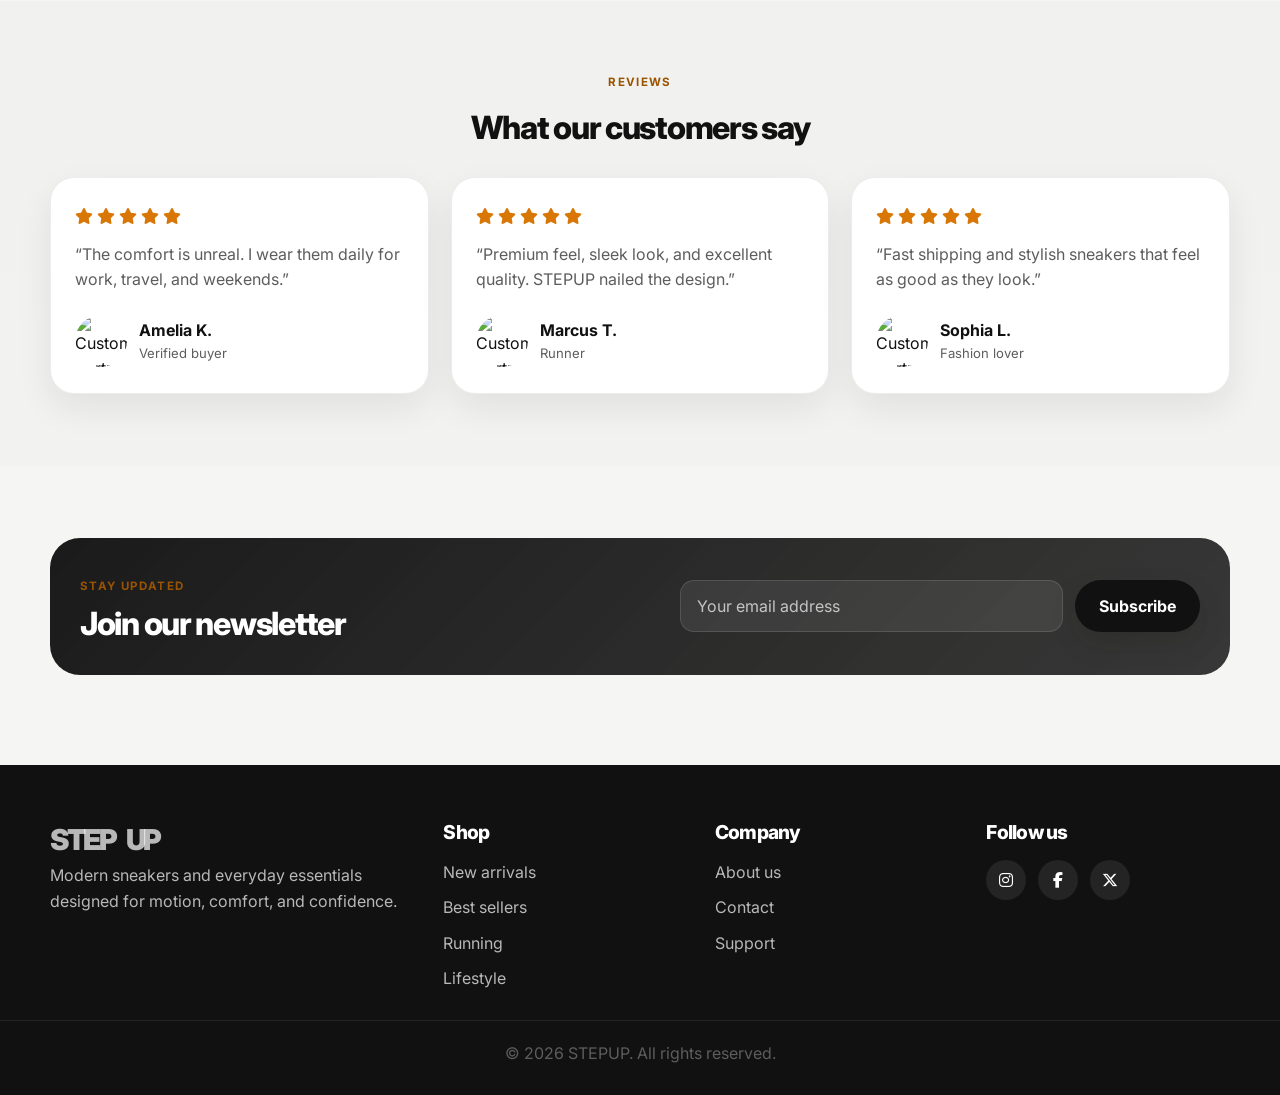
==== commit 1e7e3801: "update home page" ====
--- a/index.html
+++ b/index.html
@@ -3,7 +3,7 @@
   <head>
     <meta charset="UTF-8" />
     <meta name="viewport" content="width=device-width, initial-scale=1.0" />
-    <title>STEPUP | Modern Shoes Store</title>
+    <title>Shoes Store - Home Page</title>
     <meta
       name="description"
       content="STEPUP offers premium sneakers and everyday shoes for style, comfort, and confidence."
